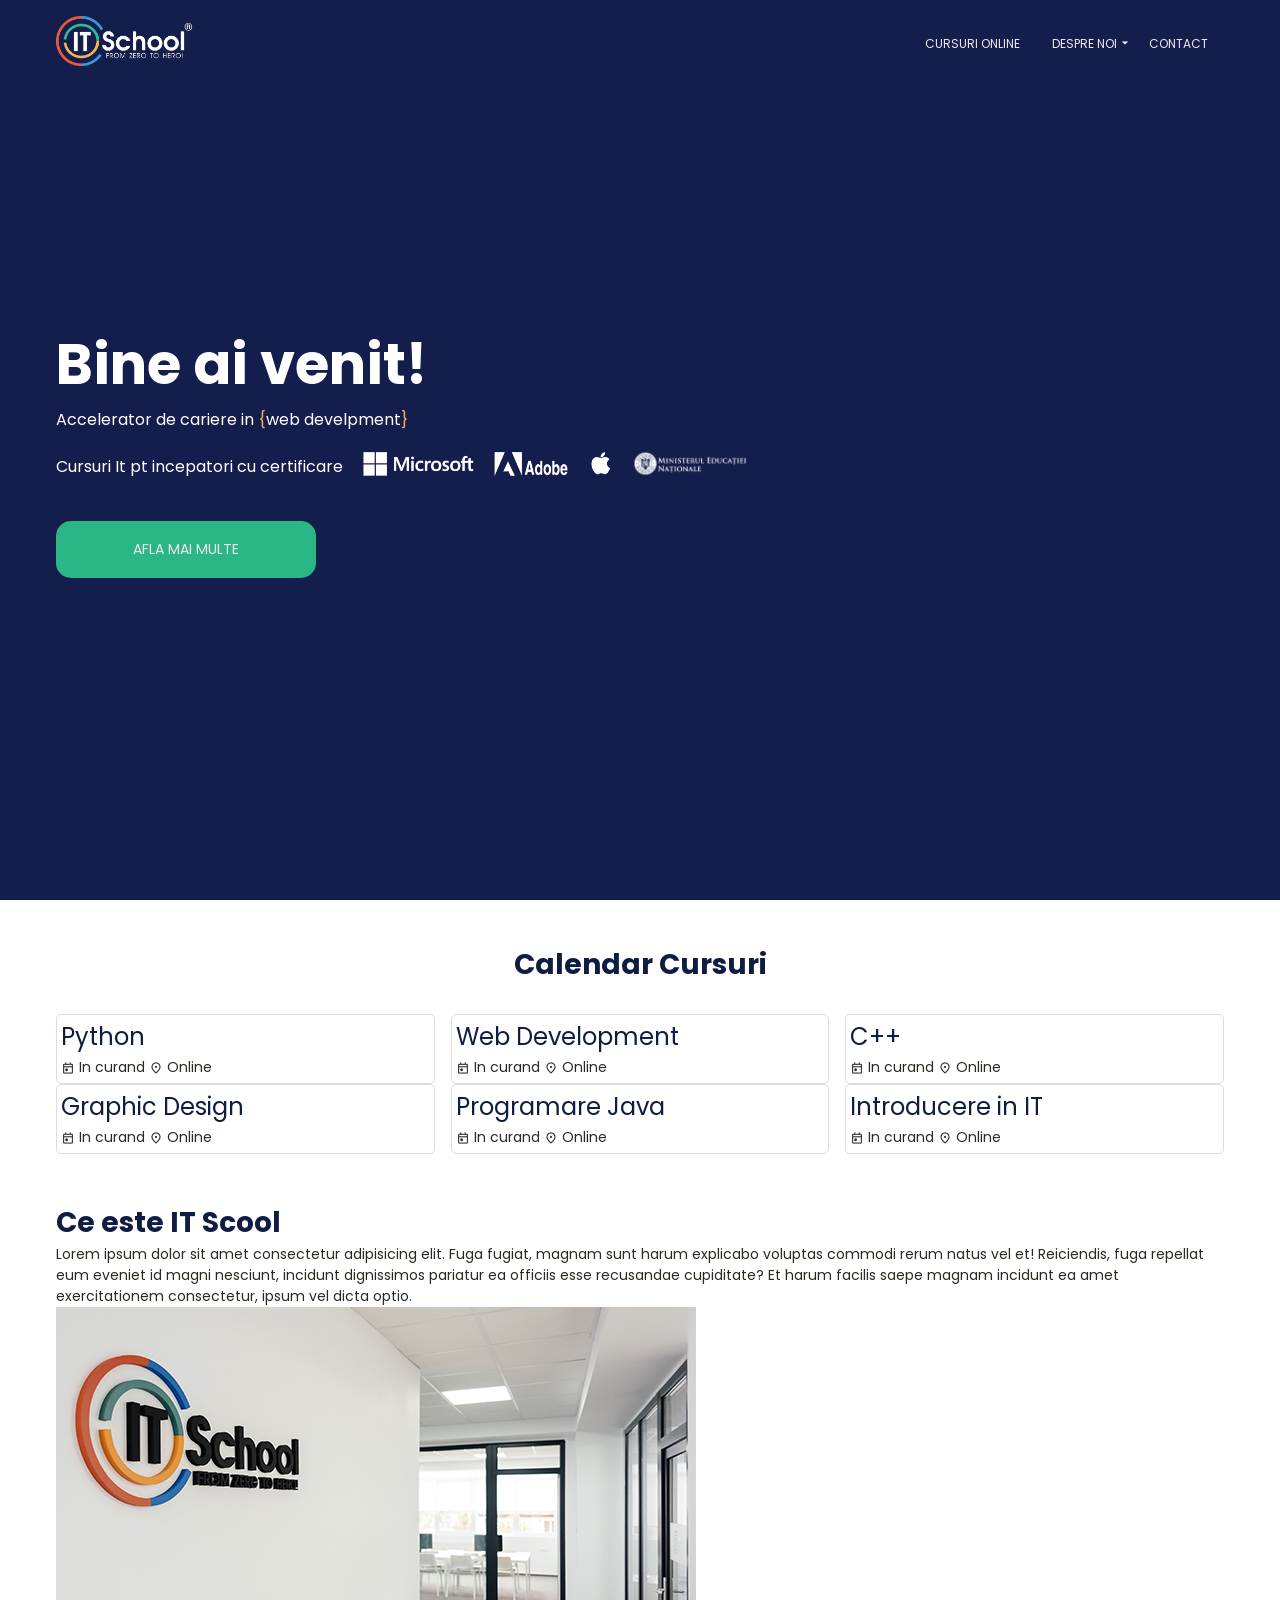
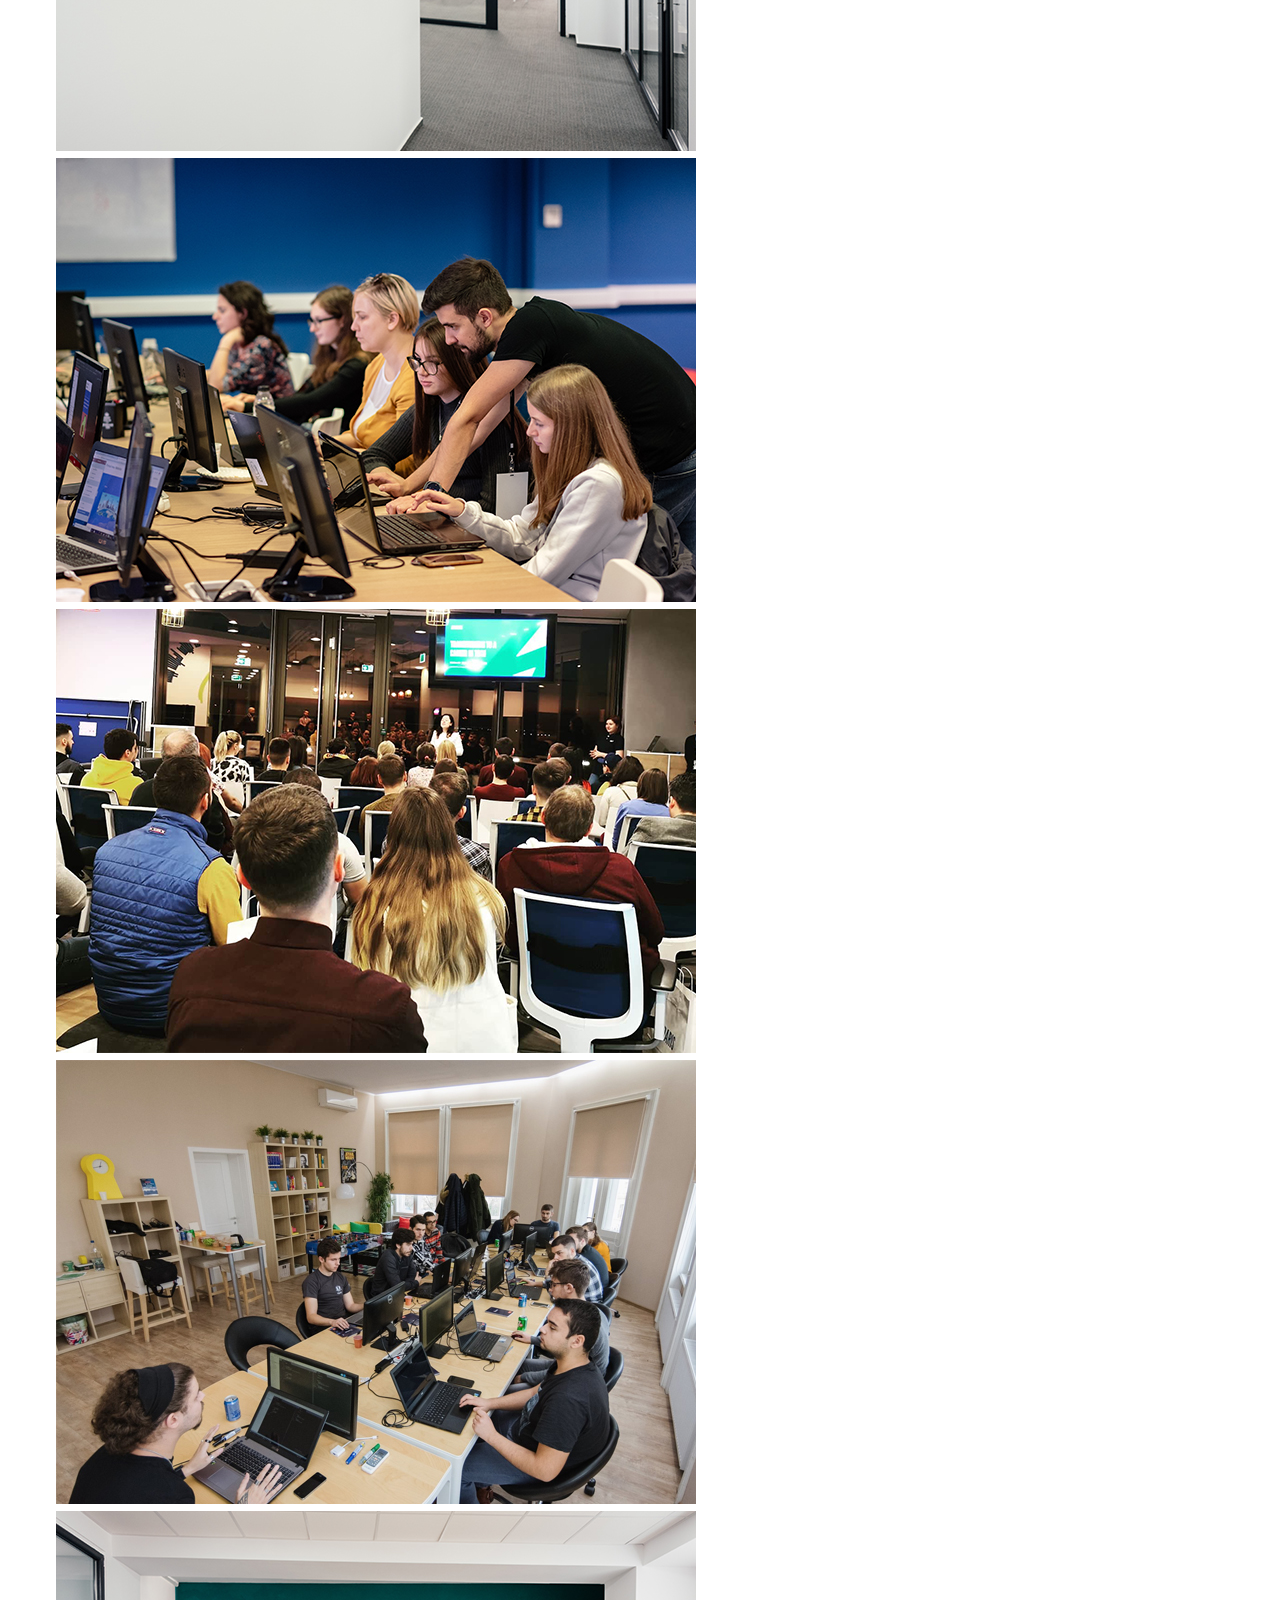
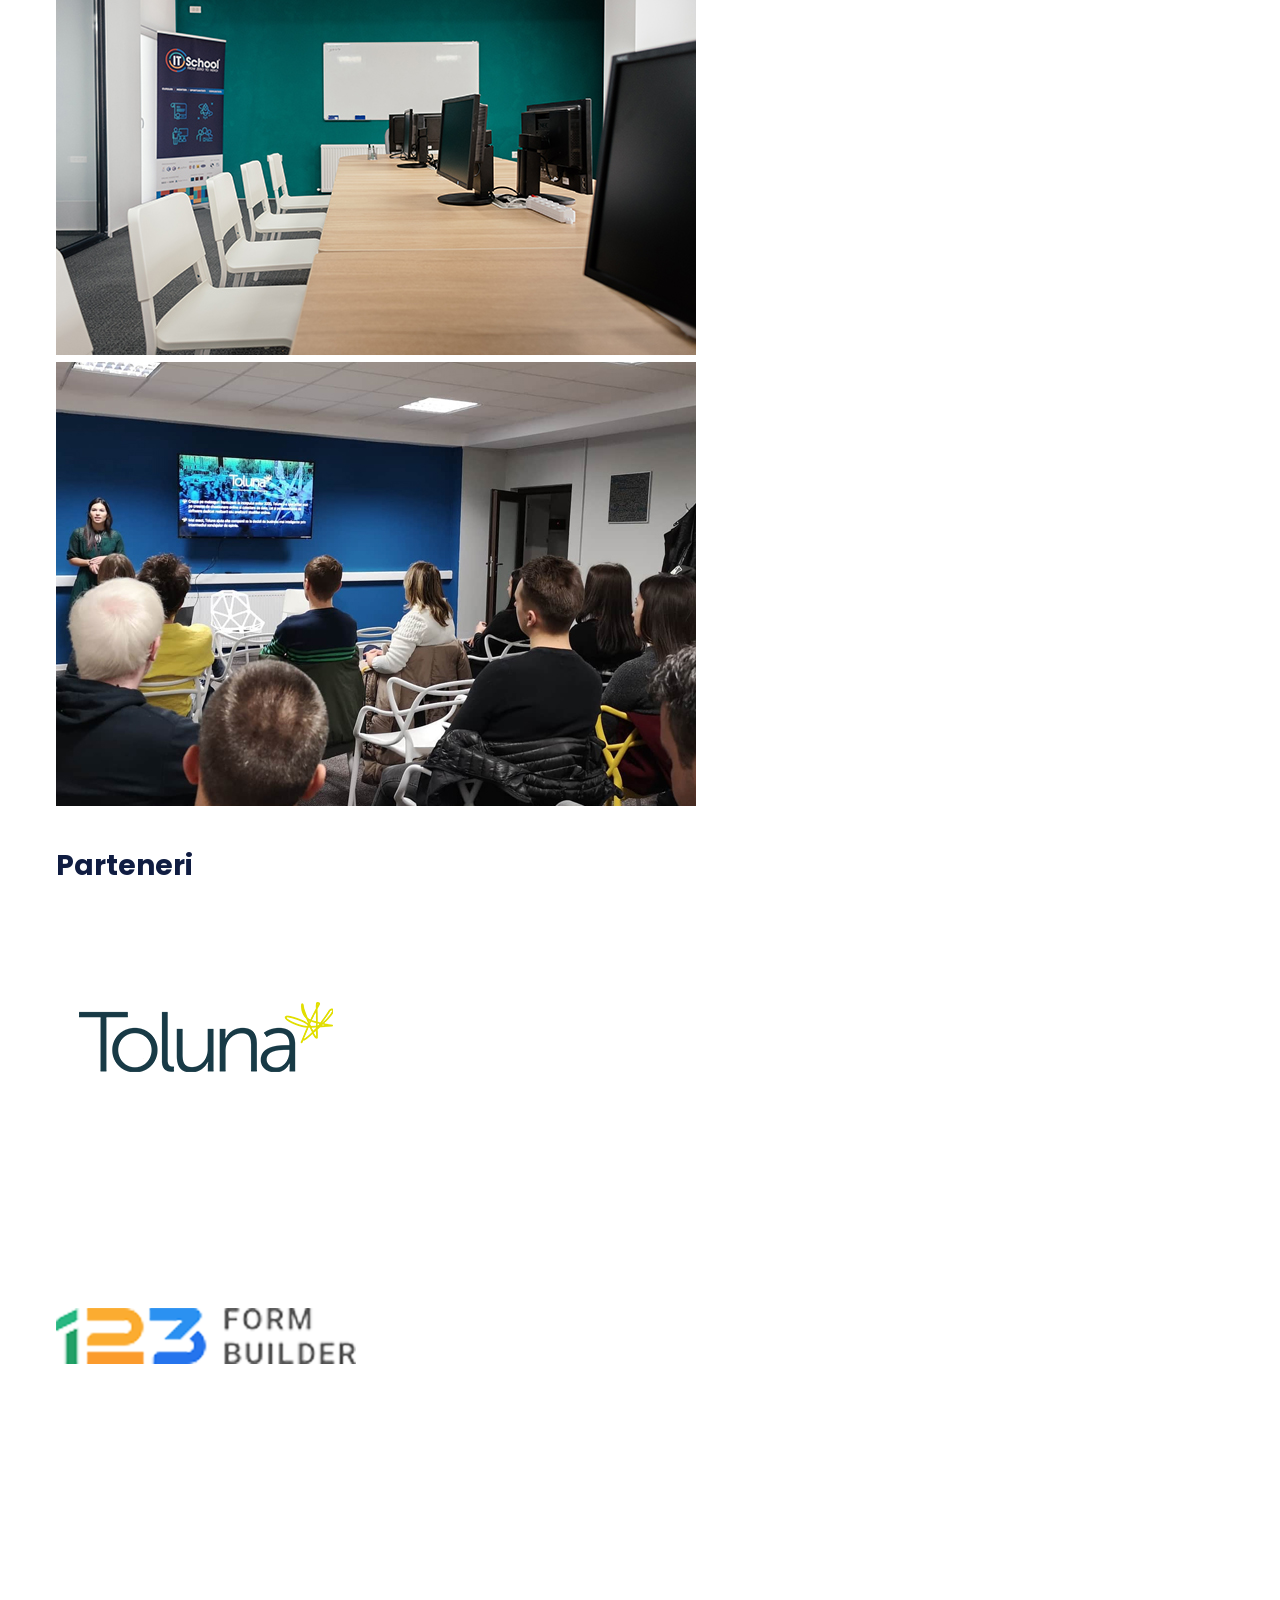
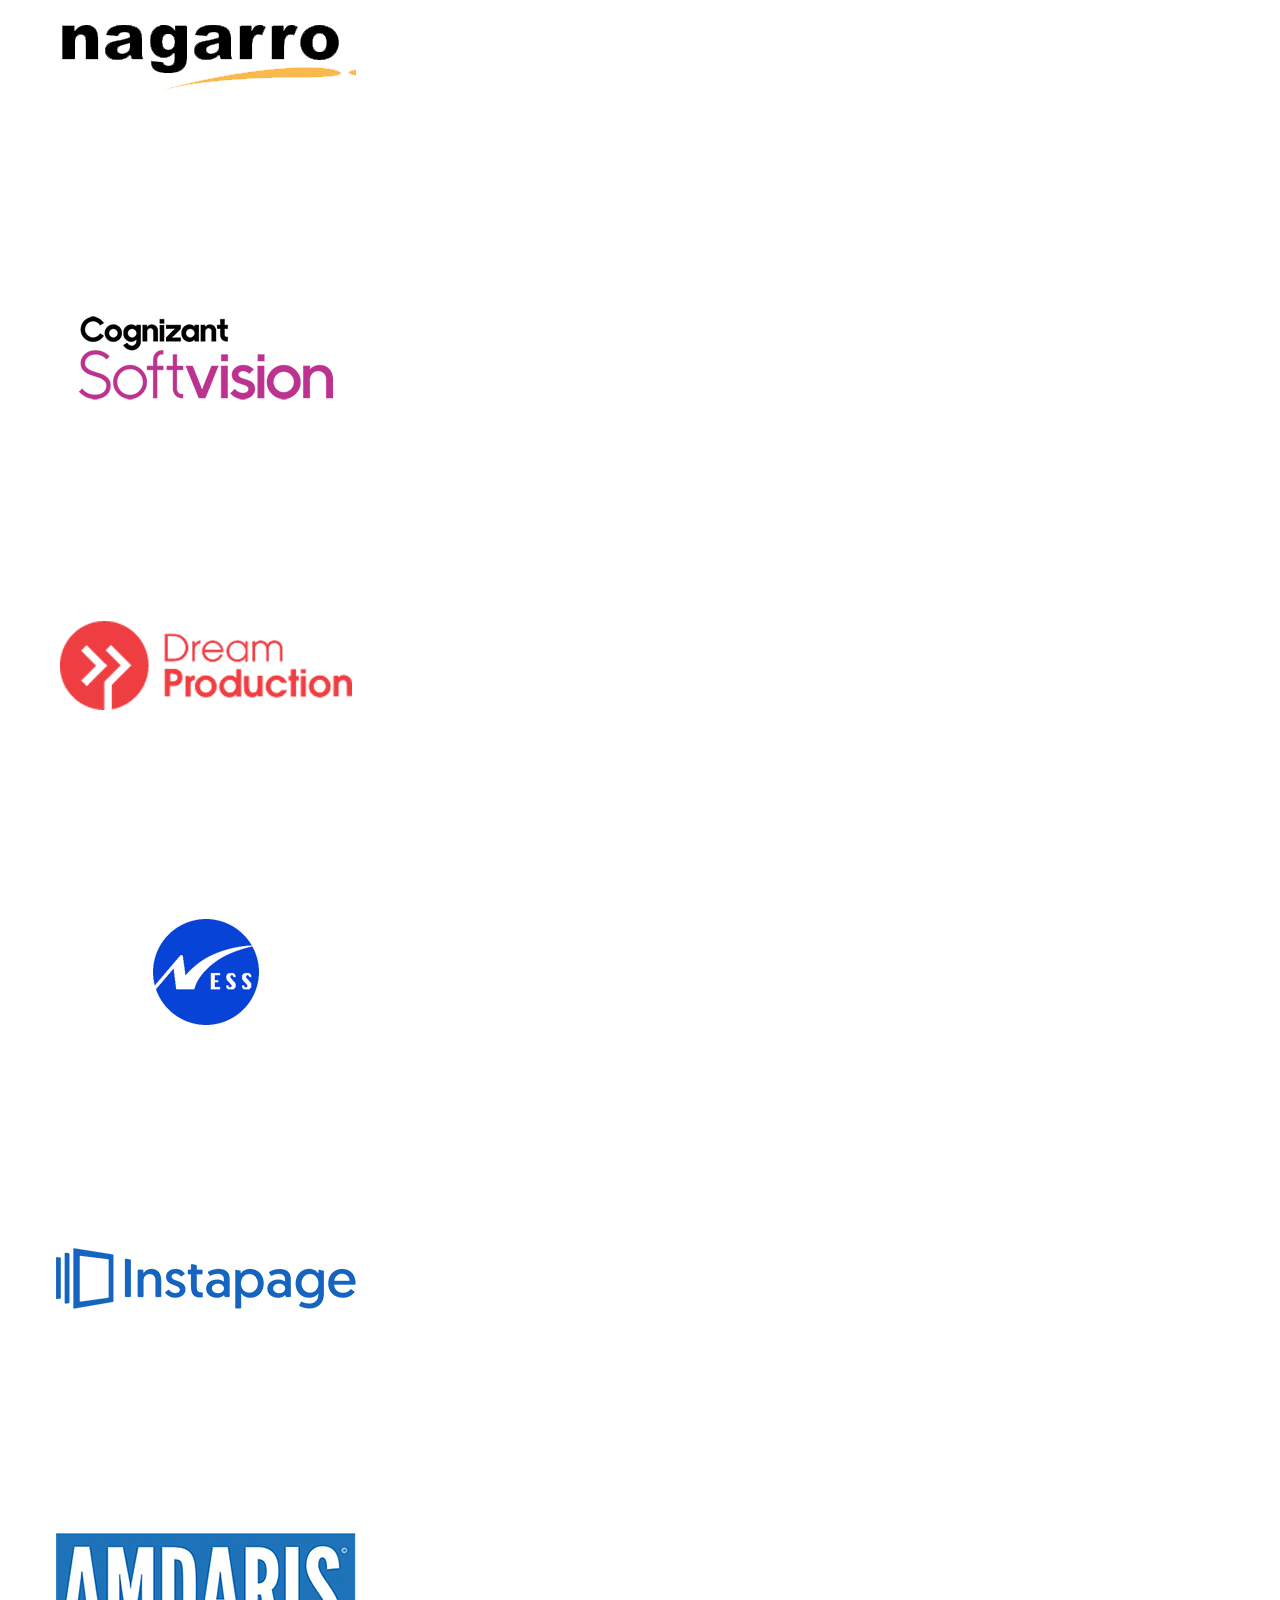
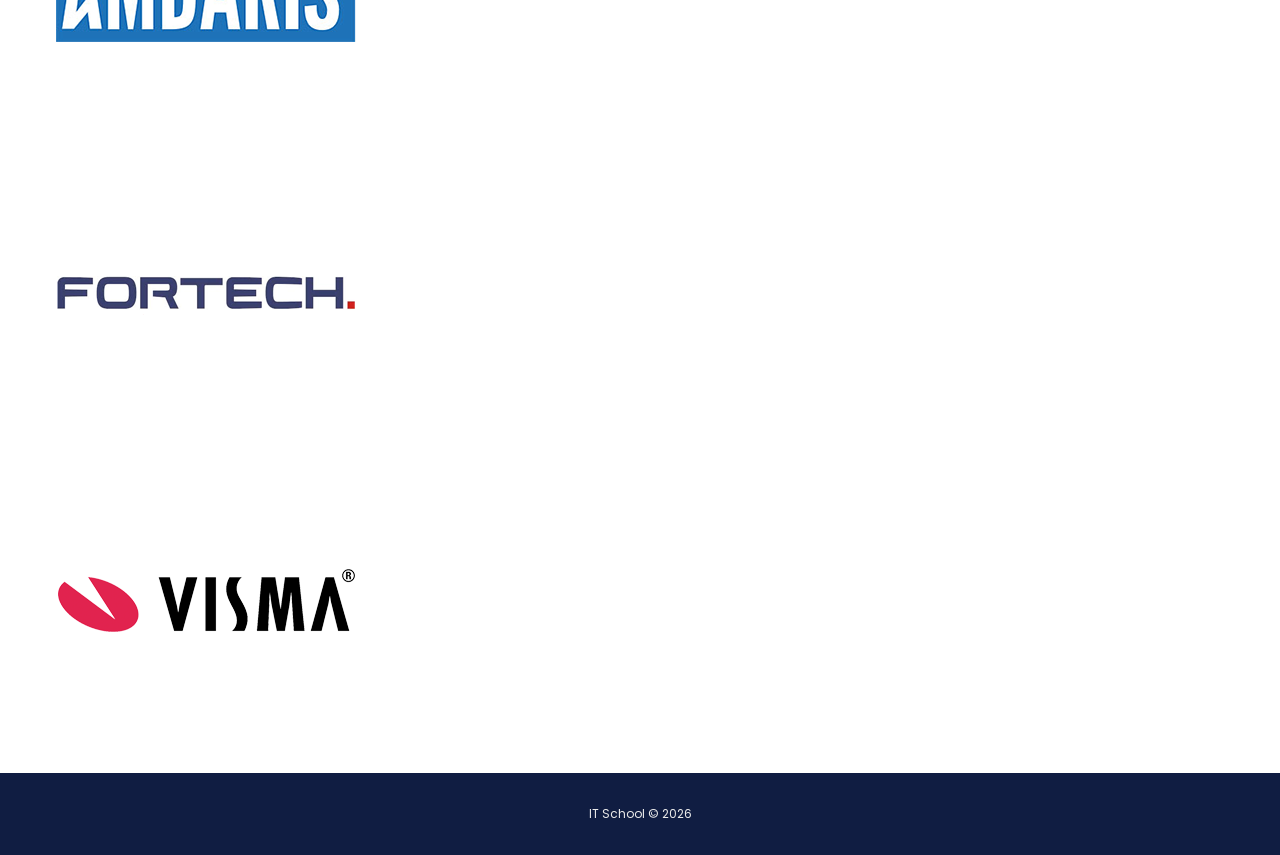
==== index.html @ 37d4c0d1 "first commit" ====
<!DOCTYPE html>
<html lang="en">
<head>
    <meta charset="UTF-8">
    <meta name="viewport" content="width=device-width, initial-scale=1.0">
    <title>It School Clone</title>
    <meta name="description" content="O replica a sitte ului IT.School.ro"/>
    <!-- Includem Fonturile -->
    <link rel="preconnect" href="https://fonts.googleapis.com">
<link rel="preconnect" href="https://fonts.gstatic.com" crossorigin>
<link href="https://fonts.googleapis.com/css2?family=Open+Sans:ital,wght@0,300..800;1,300..800&family=Poppins:ital,wght@0,100;0,200;0,300;0,400;0,500;0,600;0,700;0,800;0,900;1,100;1,200;1,300;1,400;1,500;1,600;1,700;1,800;1,900&family=Roboto:ital,wght@0,100..900;1,100..900&display=swap" rel="stylesheet">
    <!-- Includem Iconitile -->
    <link rel="stylesheet" href="https://fonts.googleapis.com/css2?family=Material+Symbols+Outlined:opsz,wght,FILL,GRAD@24,400,0,0"
    />
    <!-- Includem fisierele noastre css -->
    <link rel="stylesheet" href="css/main.css"/>
    <link rel="stylesheet" href="css/home.css"/>

</head>
<body>
    
<nav>
    <div class="container">
        <a href="index.html" class="logo-link">
            <img src="img/itschool-logo.png" alt="itschool logo"/>
        </a>
        <div class="menu-icon-container">
        <span class="material-symbols-outlined menu-icon">
            menu
        </span>
        <input type="checkbox"/>
        
            <ul>
                <li>
                    <a href="pages/courses.html">Cursuri Online</a>
                </li>
                <li class="about-us">
                    <a href="#">
                        Despre noi
                        <!-- iconita luata de pe material icons -->
                        <span class="material-symbols-outlined arrow-down-icon">
                            arrow_drop_down
                        </span>
                    </a>
                    <!-- submeniul afisat la hover pe despre noi -->
                     <div class="submenu">
                        <a href="index.html">It School</a>
                        <a href="pages/about.html">Certificari</a>
                     </div>
                </li>
                <li>
                    <a href="pages/contact.html">Contact</a>
                </li>
            </ul> 
        </div>  
    </div> 
</nav> 
    
    <section class="welcome">
        <div class="container">
            <h1>Bine ai venit!</h1>
            <p>Accelerator de cariere in <span>{</span>web develpment<span>}</span></p>
            <p>Cursuri It pt incepatori cu certificare
                <img src="img/microsoft.png" alt="Microsoft"/>
                <img src="img/adobe.png" alt="Adobe"/>
                <img src="img/apple.png" alt="Apple"/>
                <img src="img/minister.png" alt="Ministerul Educatiei"/>
            </p>
            <a href="pages/courses.html">Afla mai multe</a>
        </div>
    </section>


    <section class="courses">

        <div class="container grid">

            <h2>Calendar Cursuri</h2>
                <div class="courses-container">
                    <!-- Fiecare curs are aceeasi structura -->
                    <div class="course-wrapper">
                        <div class="course">
                            <div class="content">
                                <h3>Python</h3>
                                <div class="badges">

                                    <span class="date">
                                        <span class="material-symbols-outlined">today</span>
                                        <span>In curand</span>
                                    </span>
                                    
                                    <span class="place">
                                        <span class="material-symbols-outlined">location_on</span>
                                        <span>Online</span>
                                    </span>


                                </div>
                            </div>

                            <div class="bar"></div>
                        </div>


                    </div>


                     <div class="course-wrapper">
                        <div class="course">
                            <div class="content">
                                <h3>Web Development</h3>
                                <div class="badges">

                                    <span class="date">
                                        <span class="material-symbols-outlined">today</span>
                                        <span>In curand</span>
                                    </span>
                                    
                                    <span class="place">
                                        <span class="material-symbols-outlined">location_on</span>
                                        <span>Online</span>
                                    </span>


                                </div>
                            </div>

                            <div class="bar"></div>
                        </div>


                    </div>


                     <div class="course-wrapper">
                        <div class="course">
                            <div class="content">
                                <h3>C++</h3>
                                <div class="badges">

                                    <span class="date">
                                        <span class="material-symbols-outlined">today</span>
                                        <span>In curand</span>
                                    </span>
                                    
                                    <span class="place">
                                        <span class="material-symbols-outlined">location_on</span>
                                        <span>Online</span>
                                    </span>


                                </div>
                            </div>

                            <div class="bar"></div>
                        </div>


                    </div>



                     <div class="course-wrapper">
                        <div class="course">
                            <div class="content">
                                <h3>Graphic Design</h3>
                                <div class="badges">

                                    <span class="date">
                                        <span class="material-symbols-outlined">today</span>
                                        <span>In curand</span>
                                    </span>
                                    
                                    <span class="place">
                                        <span class="material-symbols-outlined">location_on</span>
                                        <span>Online</span>
                                    </span>


                                </div>
                            </div>

                            <div class="bar"></div>
                        </div>


                    </div>


                     <div class="course-wrapper">
                        <div class="course">
                            <div class="content">
                                <h3>Programare Java</h3>
                                <div class="badges">

                                    <span class="date">
                                        <span class="material-symbols-outlined">today</span>
                                        <span>In curand</span>
                                    </span>
                                    
                                    <span class="place">
                                        <span class="material-symbols-outlined">location_on</span>
                                        <span>Online</span>
                                    </span>


                                </div>
                            </div>

                            <div class="bar"></div>
                        </div>


                    </div>


                     <div class="course-wrapper">
                        <div class="course">
                            <div class="content">
                                <h3>Introducere in IT</h3>
                                <div class="badges">

                                    <span class="date">
                                        <span class="material-symbols-outlined">today</span>
                                        <span>In curand</span>
                                    </span>
                                    
                                    <span class="place">
                                        <span class="material-symbols-outlined">location_on</span>
                                        <span>Online</span>
                                    </span>


                                </div>
                            </div>

                            <div class="bar"></div>
                        </div>


                    </div>

                    
                </div>

        </div>
    </section>
 
    <section class="who-we-are">
        <div class="container grid">
            <h2>Ce este IT Scool</h2>
            <p>Lorem ipsum dolor sit amet consectetur adipisicing elit. Fuga fugiat, magnam sunt harum explicabo voluptas commodi rerum natus vel et! Reiciendis, fuga repellat eum eveniet id magni nesciunt, incidunt dignissimos pariatur ea officiis esse recusandae cupiditate? Et harum facilis saepe magnam incidunt ea amet exercitationem consectetur, ipsum vel dicta optio.</p>

            <div class="images-container">
                <div class="image-wrapper">
                    <img src="/img/about-us-1.jpeg" alt=""/>
                </div>
                <div class="image-wrapper">
                    <img src="/img/about-us-2.jpeg" alt=""/>
                </div>
                <div class="image-wrapper">
                    <img src="/img/about-us-3.jpeg" alt=""/>
                </div>
                <div class="image-wrapper">
                    <img src="/img/about-us-4.jpeg" alt=""/>
                </div>
                <div class="image-wrapper">
                    <img src="/img/about-us-5.jpeg" alt=""/>
                </div>
                <div class="image-wrapper">
                    <img src="/img/about-us-6.jpeg" alt=""/>
                </div>
            </div>
        </div>

    </section>
 

    <section class="parteners">
        <div class="container">
            <h2>Parteneri</h2>
            <div class="parteners-container">
                <div class="image-wrapper">
                    <img src="img/toluna.png" alt="toluna"/>
                </div>
                 <div class="image-wrapper">
                    <img src="img/123formbuilder.png" alt="123formbuilder"/>
                </div>
                 <div class="image-wrapper">
                    <img src="img/nagarro.png" alt="nagarro"/>
                </div>
                 <div class="image-wrapper">
                    <img src="img/cognizant.png" alt="cognizant"/>
                </div>
                 <div class="image-wrapper">
                    <img src="img/dreamproduction.png" alt="dreamproduction"/>
                </div>
                 <div class="image-wrapper">
                    <img src="img/ness.png" alt="ness"/>
                </div>
                 <div class="image-wrapper">
                    <img src="img/instapage.png" alt="instapage"/>
                </div>
                 <div class="image-wrapper">
                    <img src="img/amdaris.png" alt="amdaris"/>
                </div>
                 <div class="image-wrapper">
                    <img src="img/fortech.png" alt="fortech"/>
                </div>
                 <div class="image-wrapper">
                    <img src="img/visma.png" alt="visma"/>
                </div>
            </div>
        </div>

    </section>

 
    <footer>
        <div class="container">
            <p>IT School © 2026</p>
        </div>
   </footer>

</body>
</html>
---- css/main.css ----
/* Adaugam variabile */

:root{
    --text-primary: #101d42;
    --text-secondary: #fbb44c;
    --text-dark: #2b2922;
    --text-light: #eaeaea;
    --text-white: #ffffff;

    --bg-primary: #141e4c;
    --bg-secondary: #dfedf5;
    --bg-dark: #101d42;
    --bg-light: #ffffff;

    --fs-large: 1rem;
    --fs-medium: 0.875rem;
    --fs-small: 0.75rem;

    --spacing-xl: 2.625rem;
    --spacing-large: 1.75rem;
    --spacing-medium: 1rem;
    --spacing-small: 0.5rem; 
    --spacing-tiny: 0.25rem;

    --button-color: #2bb686;
    

    --mobile-logo-height: 45px;
}

/* resetam proprietatile default dar spunem si ca vrem border-box */

*{
  box-sizing: border-box;     
}

body,
h1,
h2, 
h3,
p{
    margin: 0;
    padding: 0;
}

ul{
    list-style-type: none;
    margin: 0;
    padding: 0;
}

a{  
    display: block;
    text-decoration: none;
}

/* necesar pt mobil */

input[type="submit"]{
    -webkit-appearance: none;
    -moz-appearance: none;
    appearance: none;
    opacity: 1;
}


/* Adaugam proprietati de font */

body{
    font-family: 'Poppins', sans-serif;
}

h1{
    font-size: 3.5rem;
}

h2{
    font-size: 1.75rem;
}

h3{
    font-size: 1.5rem;
}

p{
    font-size: var(--fs-medium);
}

/* Adaugam proprietati de culori */

h1{
    color: var(--text-light);
}

h2{
    color: var(--text-primary);
}

h3{
    color: var(--text-secondary);
}

p{
    color: var(--text-dark);
}
/* clase reutilizabile */

.container{
    max-width: 1200px;
    min-width: 320px;

    margin: auto;
    padding: var(--spacing-medium);
}

/* layout */

body{
    display: flex;
    flex-direction: column;
    min-height: 100vh;
}

/* stilizarea nav-ului */

nav{

    position: fixed;
    top: 0;
    width: 100%;
    z-index: 2;
    background-color: var(--bg-primary);
}

nav .container{
    display: flex;
    justify-content: space-between;
    align-items: center;
}

nav .logo-link{
    padding: 0;
}

nav img{
    width: auto;
    height: 50px;
}

/* meniul si checkbox-ul sunt doar pt mobil trebuie ascunse pe desktop */

nav .menu-icon{
    color: var(--text-light);
    display: none;
}

nav input[type="checkbox"]{
    display: none;
}


nav ul{
    display: flex;
}

nav li{
    position: relative;
}

nav a{
    font-size: var(--fs-small);
    /* Transformam textul sa contina doar majuscule */
    text-transform: uppercase;
    color: var(--text-light);
    padding: var(--spacing-medium);

}

nav .arrow-down-icon{
    font-size: var(--fs-large);
    position: absolute;
}

nav a:hover{
    color: var(--text-secondary);
}

nav .submenu{
    display: none;
    
    position: absolute;
    top: calc(100% - var(--spacing-small));
    left: var(--spacing-medium);
    
    width: 10rem;
    padding: var(--spacing-tiny) 0;
    
    background-color: var(--bg-dark);

    z-index: 3;
}

nav .submenu a{
    padding: var(--spacing-tiny) var(--spacing-small);
}

/* display:block se aplica pe elementul cu clasa submenu doar atunci cand parintele cu clasa about-us este pe hover */

nav .about-us:hover .submenu{
    display: block;
}


/* stilizarea pentru mobil */


@media (max-width: 768px) {

nav img{
    height: var(--mobile-logo-height);
}

nav ul {
    display: none;
}

nav .menu-icon {
    display: block;
}

nav .arrow-down-icon {
    display: none;
}

nav .about-us:hover .submenu{
    display: none;
}

nav .menu-icon-container{
    position: relative;
}

nav input[type="checkbox"]{
    display: block;
    /* pun checkbox ul peste iconita de meniu */
    position: absolute;
    top: 0;
    left: 0;
    width: 100%;
    height: 100%;
    opacity: 0;
    margin: 0;
    cursor: pointer;
}

/* doua tipuri noi de selector */
/* input: checked => elemetul e stilizat doar daca e bifat */
/* input: checked ~ ul => aplica css doar pe fratii (elementele de acelasi nivel) lui input:checked aflati sub el ca ordine evident doar fratii care sunt ul  */
nav input[type="checkbox"]:checked ~ ul{
    display: block;
    width: 100%;
    position: fixed;
    top: calc(var(--mobile-logo-height) + 2 * var(--spacing-medium));
    left: 0;
    background-color: var(--bg-dark);
}

}

footer {
    background-color: var(--bg-dark);

}

footer p {
    font-size: var(--fs-small);
    text-align: center;
    color: var(--text-light);
    padding: var(--spacing-medium) 0;
}
---- css/home.css ----
/* Welcome Section */

.welcome{
    height: 100vh;
    width: 100%;
    background-color: var(--bg-primary);

    display: flex;
    justify-content: flex-start;
    align-items: center;
}

.welcome h1, .welcome p{
    color: var(--text-white);
}

.welcome p{
    font-size: var(--fs-large);
    margin-bottom: var(--spacing-medium);
}

.welcome p:last-of-type{
    margin-bottom: var(--spacing-xl);
}

.welcome p span{
    color: var(--text-secondary);
}

.welcome img{
    height: 24px;
    width: auto;
    margin-left: var(--spacing-medium);
    position: relative;
    top: var(--spacing-tiny);
}

.welcome .container{
    display: flex;
    flex-direction: column;
    flex-grow: 1;

}

.welcome a{
    color: var(--text-light);
    background-color: var(--button-color);
    
    font-size: var(--fs-medium);
    text-transform: uppercase;
    text-align: center;

    padding: var(--spacing-medium);
    border: 2px solid var(--button-color);
    border-radius: 15px;

    width:260px;
   
}

.welcome a:hover{
    background-color: transparent;
}

@media (max-width: 768px) {
    .welcome h1{
        font-size: 2.5rem;
    }

    /* vrem ca ultimul p sa nu aiba margine */

    .welcome p:last-of-type{
        margin-bottom: 0;
    }

    .welcome img{
        display: block;

        margin-top: var(--spacing-medium);

        margin-left: var(--spacing-small);


    }

    .welcome a{
        display: none;
    }    



    .welcome{
        padding-bottom: 4rem;
    }

}

/* Courses section */


.courses h2{
    margin: var(--spacing-large);
    text-align: center;
}

.courses .container.grid{
    padding: var(--spacing-medium) var(--spacing-small);
}

.courses .courses-container{
    display: flex;
    flex-wrap: wrap;
    margin-bottom: var(--fs-large);
}

.courses .course-wrapper{
    width: calc(100% / 3);

    padding-left: var(--spacing-small);
    padding-right: var(--spacing-small);
}

.courses .course{
    width: 100%;
    border: 1px solid #ddd;
    border-radius: 5px;
    padding: var(--spacing-tiny);
}


.courses h3{
    color: var(--text-primary);
    font-weight: 400;

}

.courses span{
    font-size: var(--fs-medium);
    color: var(--text-dark);
}

.courses .material-symbols-outlined{
    vertical-align: middle;
    /* aliniem pe verticala elementele inline */
}
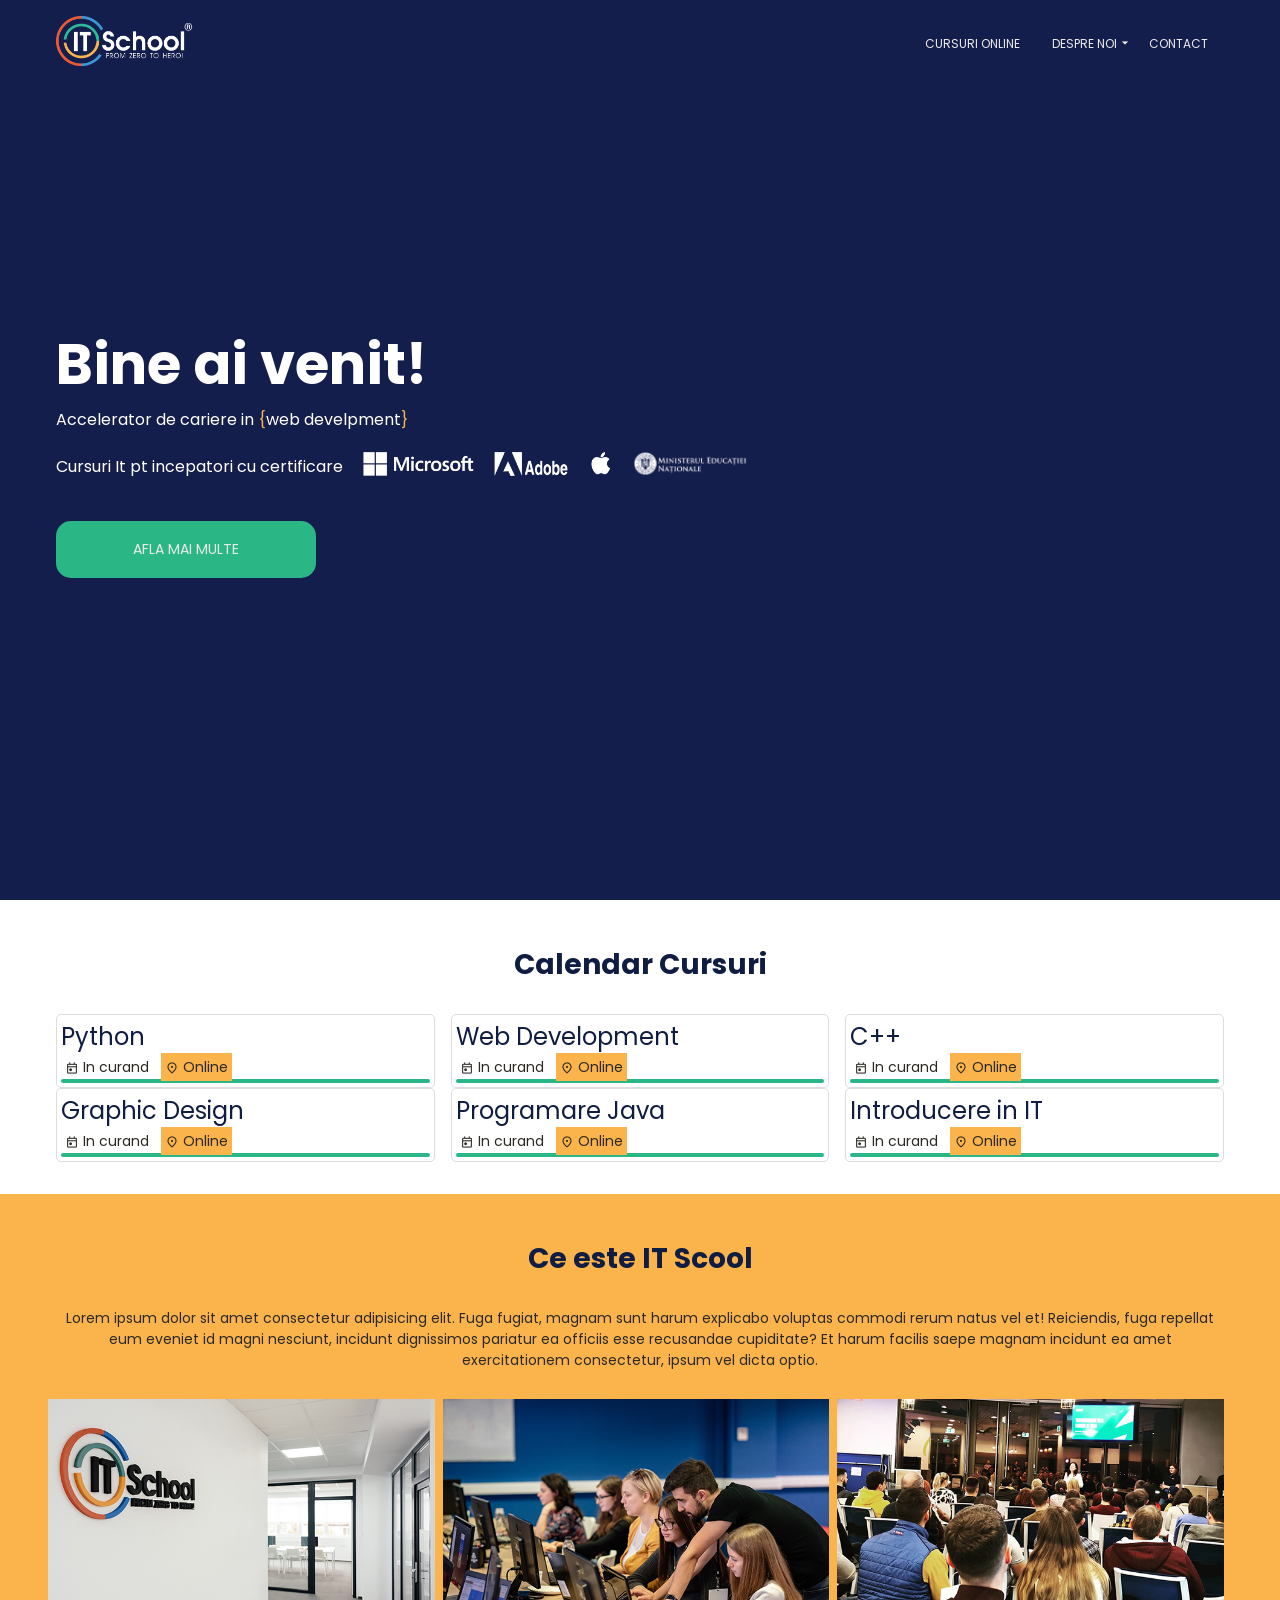
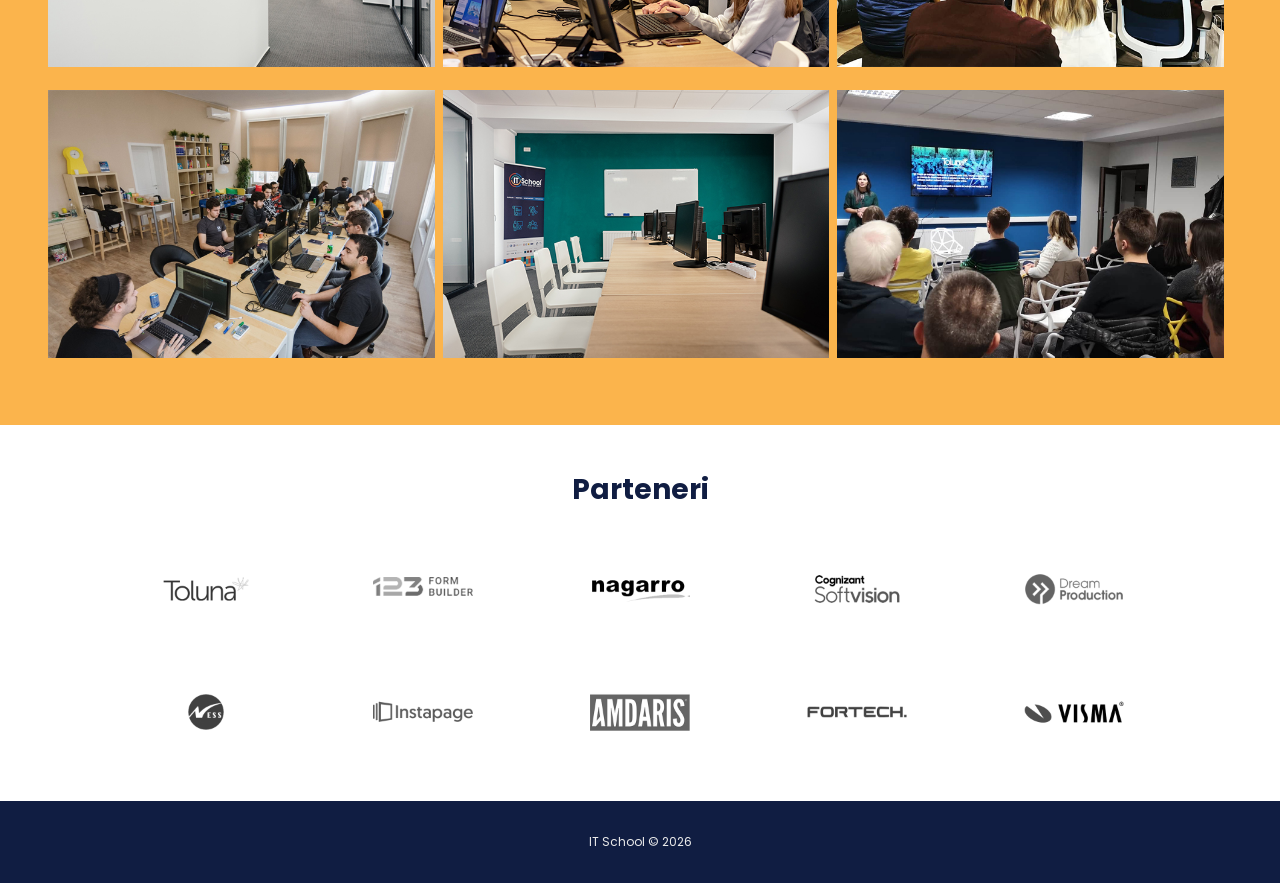
==== commit 6663d706: "fixing who-we-are imagas" ====
--- a/index.html
+++ b/index.html
@@ -253,22 +253,22 @@
 
             <div class="images-container">
                 <div class="image-wrapper">
-                    <img src="/img/about-us-1.jpeg" alt=""/>
-                </div>
-                <div class="image-wrapper">
-                    <img src="/img/about-us-2.jpeg" alt=""/>
-                </div>
-                <div class="image-wrapper">
-                    <img src="/img/about-us-3.jpeg" alt=""/>
-                </div>
-                <div class="image-wrapper">
-                    <img src="/img/about-us-4.jpeg" alt=""/>
-                </div>
-                <div class="image-wrapper">
-                    <img src="/img/about-us-5.jpeg" alt=""/>
-                </div>
-                <div class="image-wrapper">
-                    <img src="/img/about-us-6.jpeg" alt=""/>
+                    <img src="img/about-us-1.jpeg" alt=""/>
+                </div>
+                <div class="image-wrapper">
+                    <img src="img/about-us-2.jpeg" alt=""/>
+                </div>
+                <div class="image-wrapper">
+                    <img src="img/about-us-3.jpeg" alt=""/>
+                </div>
+                <div class="image-wrapper">
+                    <img src="img/about-us-4.jpeg" alt=""/>
+                </div>
+                <div class="image-wrapper">
+                    <img src="img/about-us-5.jpeg" alt=""/>
+                </div>
+                <div class="image-wrapper">
+                    <img src="img/about-us-6.jpeg" alt=""/>
                 </div>
             </div>
         </div>
--- a/css/home.css
+++ b/css/home.css
@@ -142,4 +142,103 @@
 .courses .material-symbols-outlined{
     vertical-align: middle;
     /* aliniem pe verticala elementele inline */
+}
+
+.course .date, 
+.courses .place {
+    padding: var(--spacing-tiny);
+}
+
+.courses .place{
+    background-color: var(--text-secondary);
+    margin-left: var(--spacing-tiny);
+}
+
+.course .bar{
+    height: var(--spacing-tiny);
+    background-color: var(--button-color);
+    border-radius: 10px;
+}
+
+/* Who we are section */
+
+.who-we-are{
+    background-color: var(--text-secondary);
+
+}
+
+.who-we-are .container.grid{
+    padding: var(--spacing-medium) var(--spacing-small);
+}
+
+.who-we-are h2{
+    padding-top: var(--spacing-large);
+
+}
+
+.who-we-are h2, .who-we-are p{
+    margin-bottom: var(--spacing-large);
+    text-align: center;
+}
+
+.who-we-are .container.grid p{
+    
+    margin-left: var(--spacing-small);
+    margin-right: var(--spacing-small);
+}
+
+.who-we-are .images-container{
+    display: flex;
+    flex-wrap: wrap;
+    margin-bottom: var(--spacing-large);
+}
+
+.who-we-are .image-wrapper{
+    width: calc(100% /3);
+    padding-right: var(--spacing-small);
+    padding-right: var(--spacing-small);
+    margin-bottom: var(--spacing-medium);
+}
+
+.who-we-are img{
+    width: 100%;
+    height: auto;
+}
+
+/* partners section */
+
+.parteners h2{
+    padding-top: var(--spacing-large);
+    text-align: center;
+
+}
+
+.parteners h2, .parteners .parteners-container{
+    margin-bottom: var(--spacing-large);
+}
+
+.parteners .parteners-container{
+    display: flex;
+    flex-wrap: wrap;
+    justify-content: space-around;
+    margin: 0 var(--spacing-xl);
+   
+}
+
+.parteners .image-wrapper{
+    width: 100px;
+    margin-right: var(--spacing-xl);
+    margin-left: var(--spacing-xl);
+    margin-bottom: var(--spacing-medium);
+}
+
+.parteners img{
+    width: 100%;
+    height: auto;
+    /* facem pozele gri */
+    filter: grayscale(100%);
+}
+
+.parteners img:hover{
+    filter: grayscale(0%);
 }
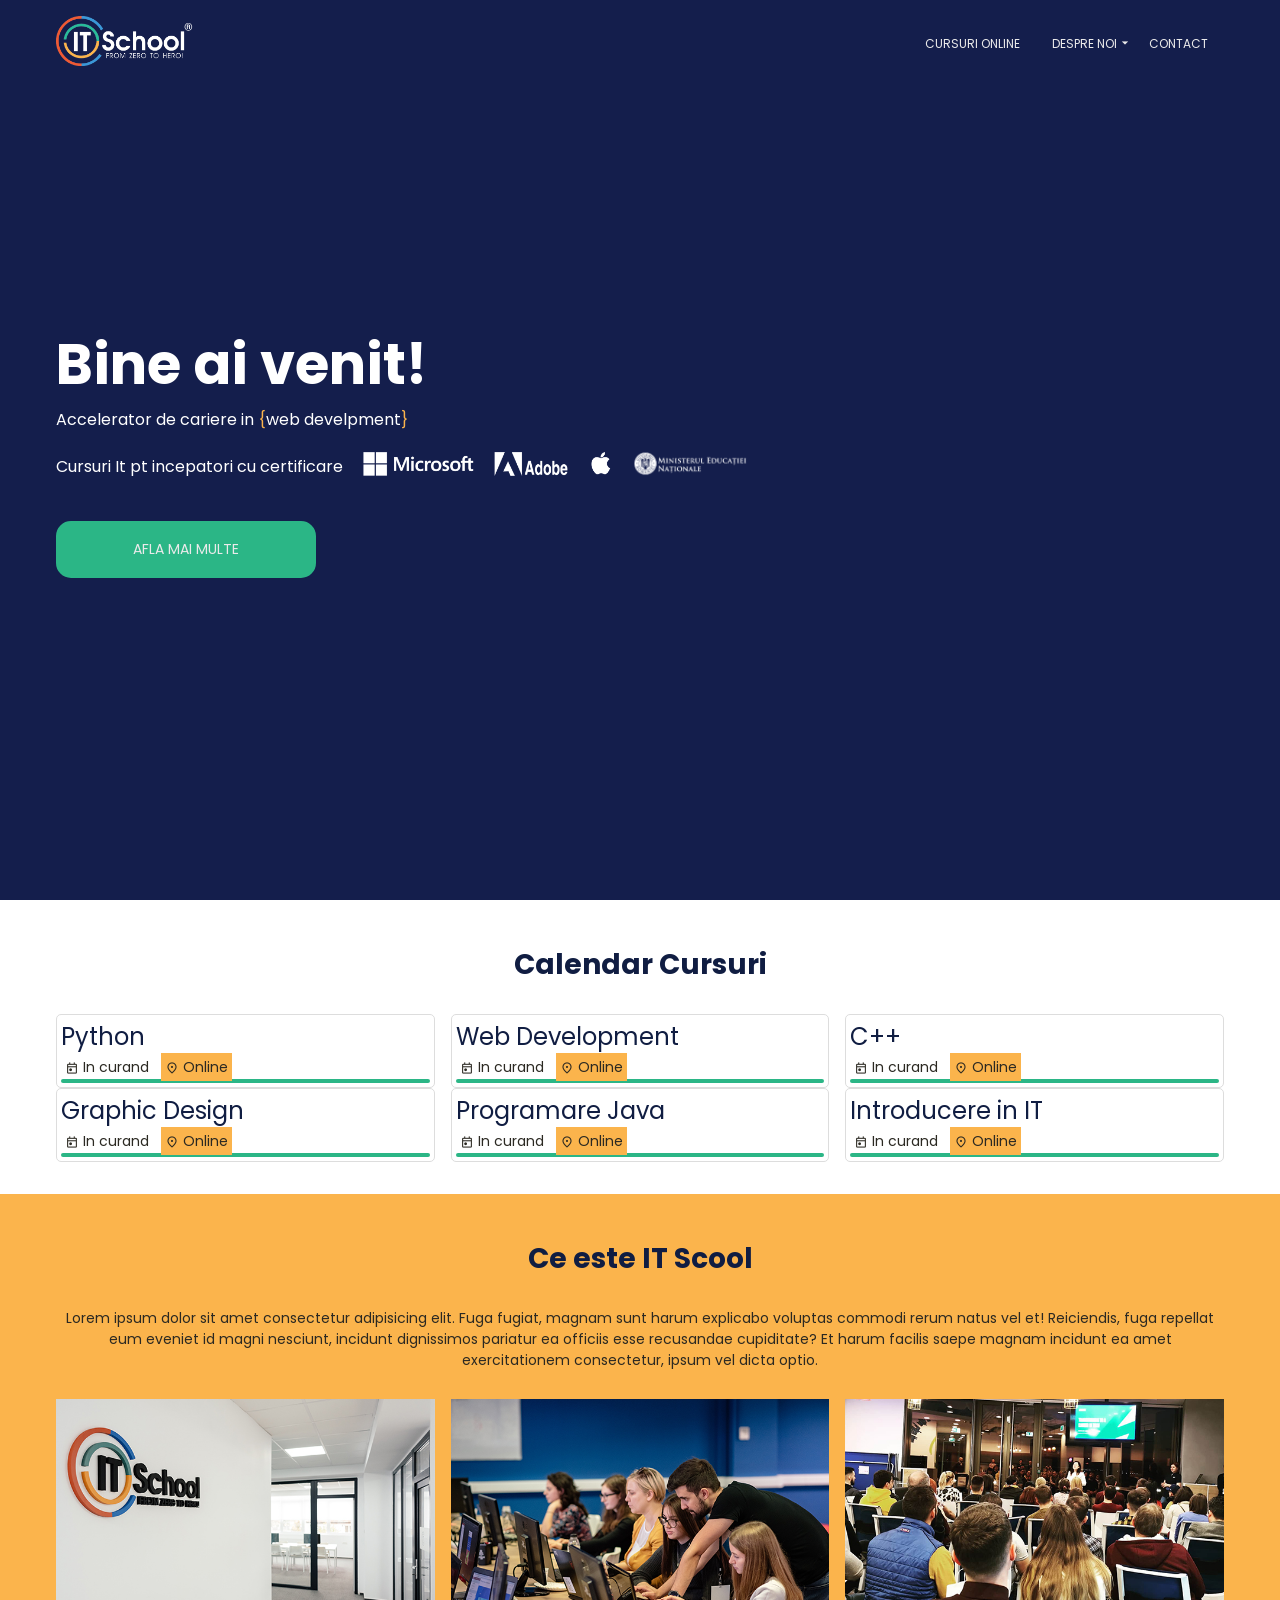
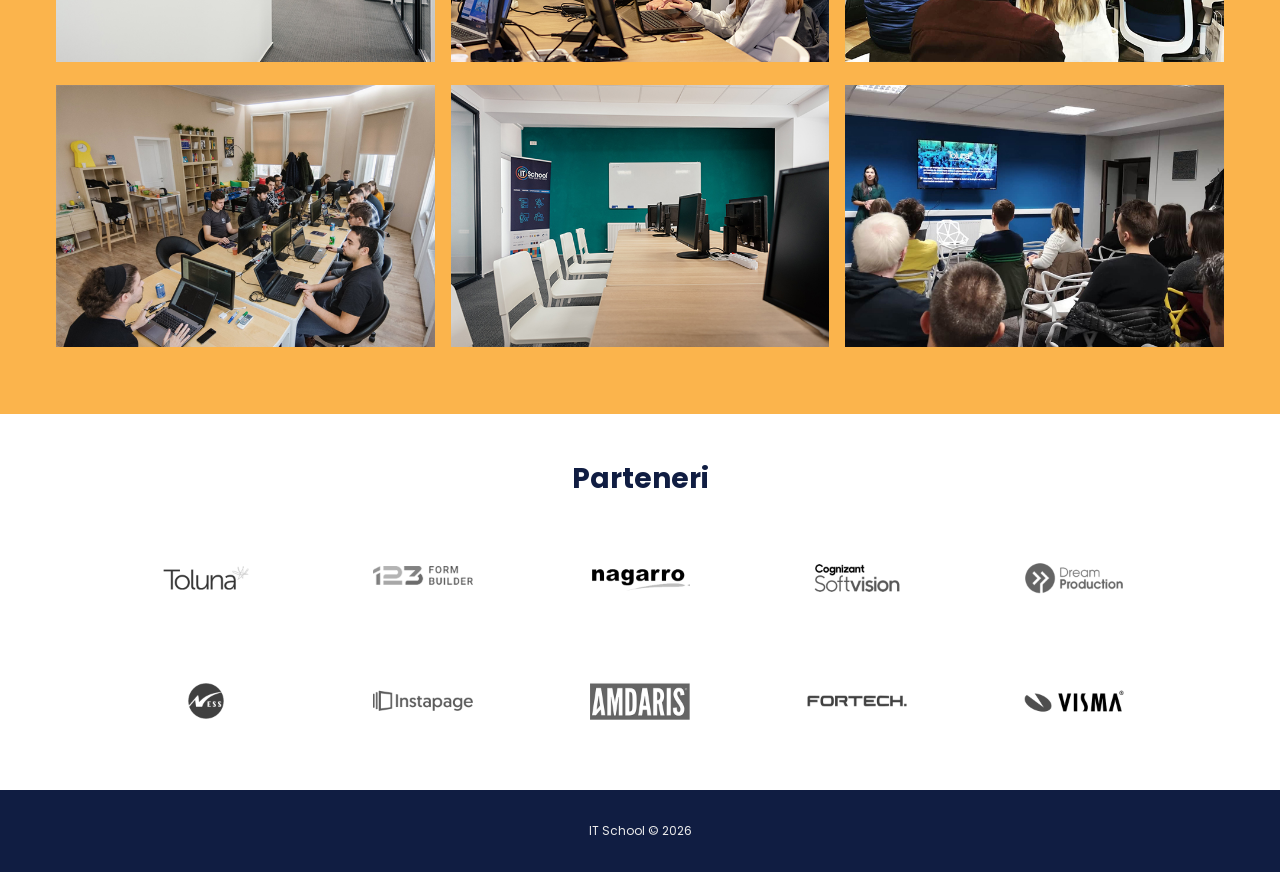
==== commit e5fc3d96: "fix: update links to use relative paths for better navigation" ====
--- a/index.html
+++ b/index.html
@@ -32,7 +32,7 @@
         
             <ul>
                 <li>
-                    <a href="pages/courses.html">Cursuri Online</a>
+                    <a href="./pages/courses.html">Cursuri Online</a>
                 </li>
                 <li class="about-us">
                     <a href="#">
@@ -44,8 +44,8 @@
                     </a>
                     <!-- submeniul afisat la hover pe despre noi -->
                      <div class="submenu">
-                        <a href="index.html">It School</a>
-                        <a href="pages/about.html">Certificari</a>
+                        <a href="./pages/about.html">It School</a>
+                        <a href="https://itschool.ro/certificari">Certificari</a>
                      </div>
                 </li>
                 <li>
@@ -246,7 +246,7 @@
         </div>
     </section>
  
-    <section class="who-we-are">
+    <section class="who-we-are" id="about-us">
         <div class="container grid">
             <h2>Ce este IT Scool</h2>
             <p>Lorem ipsum dolor sit amet consectetur adipisicing elit. Fuga fugiat, magnam sunt harum explicabo voluptas commodi rerum natus vel et! Reiciendis, fuga repellat eum eveniet id magni nesciunt, incidunt dignissimos pariatur ea officiis esse recusandae cupiditate? Et harum facilis saepe magnam incidunt ea amet exercitationem consectetur, ipsum vel dicta optio.</p>
--- a/css/home.css
+++ b/css/home.css
@@ -196,7 +196,7 @@
 .who-we-are .image-wrapper{
     width: calc(100% /3);
     padding-right: var(--spacing-small);
-    padding-right: var(--spacing-small);
+    padding-left: var(--spacing-small);
     margin-bottom: var(--spacing-medium);
 }
 
